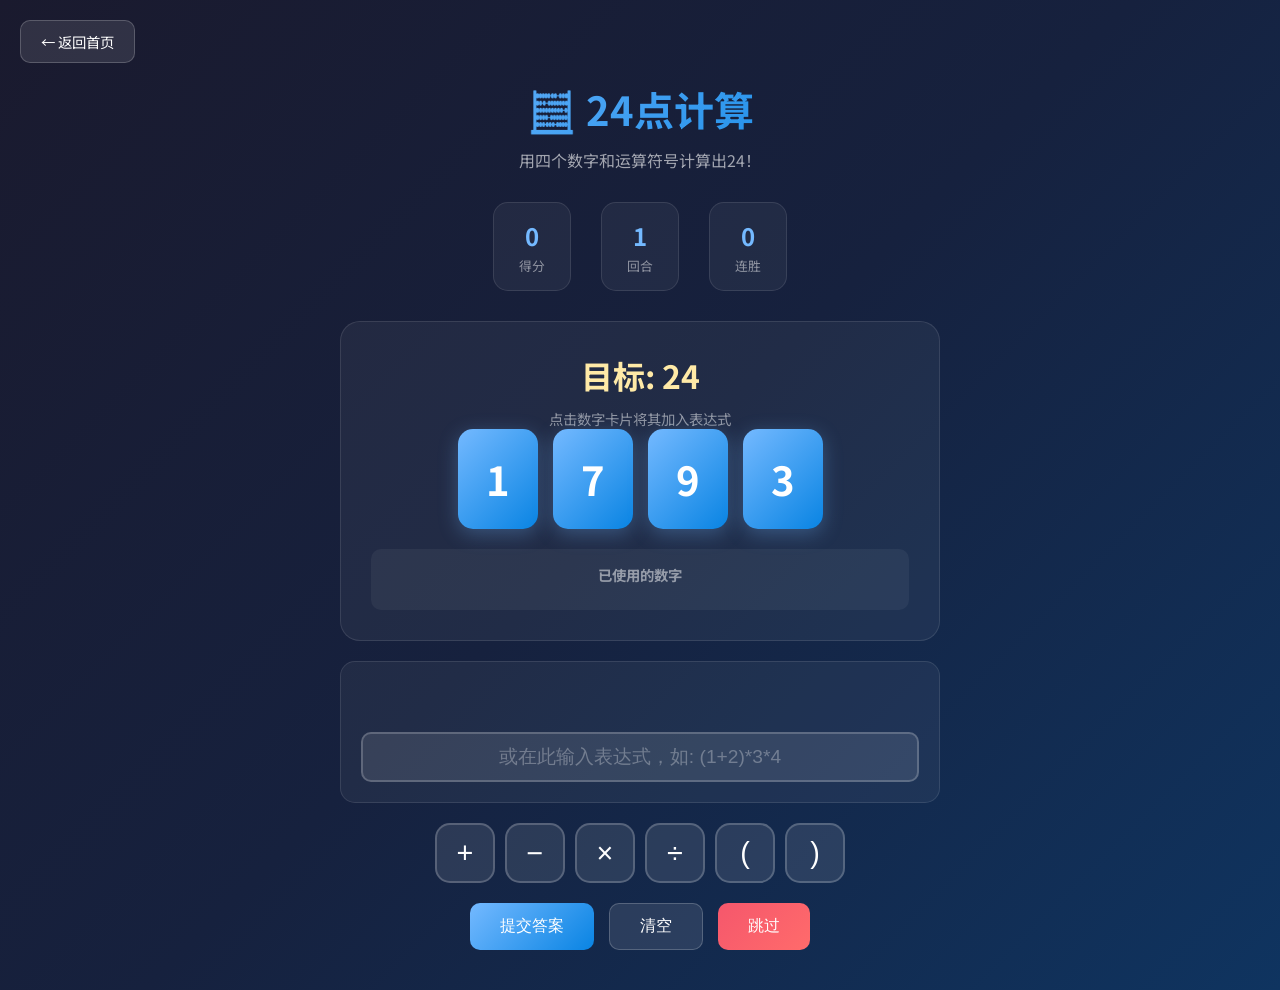
==== 24-points/index.html @ 4a2fedec "Add 5 new games and redesign homepage - Rock Paper Scissors game - Typing Speed Test game - Memory C" ====
<!DOCTYPE html>
<html lang="zh-CN">
<head>
  <meta charset="UTF-8">
  <meta name="viewport" content="width=device-width, initial-scale=1.0">
  <title>🧮 24点计算</title>
  <link href="https://fonts.googleapis.com/css2?family=Noto+Sans+SC:wght@400;500;700;900&display=swap" rel="stylesheet">
  <style>
    * { margin: 0; padding: 0; box-sizing: border-box; }
    body {
      font-family: 'Noto Sans SC', -apple-system, BlinkMacSystemFont, sans-serif;
      min-height: 100vh;
      background: linear-gradient(135deg, #1a1a2e 0%, #16213e 50%, #0f3460 100%);
      color: #fff;
      display: flex;
      flex-direction: column;
      align-items: center;
      padding: 20px;
    }
    .back-btn {
      position: fixed;
      top: 20px;
      left: 20px;
      padding: 10px 20px;
      background: rgba(255,255,255,0.1);
      border: 1px solid rgba(255,255,255,0.2);
      border-radius: 10px;
      color: #fff;
      text-decoration: none;
      font-size: 0.9rem;
      transition: all 0.3s;
      z-index: 100;
    }
    .back-btn:hover { background: rgba(255,255,255,0.2); }
    .container {
      max-width: 600px;
      width: 100%;
      text-align: center;
      margin-top: 60px;
    }
    h1 {
      font-size: 2.5rem;
      margin-bottom: 10px;
      background: linear-gradient(135deg, #74b9ff, #0984e3);
      -webkit-background-clip: text;
      -webkit-text-fill-color: transparent;
      background-clip: text;
    }
    .subtitle { color: rgba(255,255,255,0.6); margin-bottom: 30px; }
    
    .stats-bar {
      display: flex;
      justify-content: center;
      gap: 30px;
      margin-bottom: 30px;
    }
    .stat {
      background: rgba(255,255,255,0.05);
      border-radius: 15px;
      padding: 15px 25px;
      border: 1px solid rgba(255,255,255,0.1);
    }
    .stat-value { font-size: 1.5rem; font-weight: 700; color: #74b9ff; }
    .stat-label { font-size: 0.8rem; color: rgba(255,255,255,0.5); margin-top: 3px; }
    
    .cards-area {
      background: rgba(255,255,255,0.05);
      border-radius: 20px;
      padding: 30px;
      margin-bottom: 20px;
      border: 1px solid rgba(255,255,255,0.1);
    }
    .cards-display {
      display: flex;
      justify-content: center;
      gap: 15px;
      margin-bottom: 20px;
    }
    .number-card {
      width: 80px;
      height: 100px;
      background: linear-gradient(135deg, #74b9ff, #0984e3);
      border-radius: 15px;
      display: flex;
      align-items: center;
      justify-content: center;
      font-size: 2.5rem;
      font-weight: 700;
      box-shadow: 0 5px 20px rgba(116, 185, 255, 0.3);
    }
    .number-card.used {
      background: rgba(255,255,255,0.1);
      color: rgba(255,255,255,0.3);
      box-shadow: none;
    }
    
    .target {
      font-size: 2rem;
      font-weight: 700;
      color: #ffeaa7;
      margin-bottom: 10px;
    }
    .hint { color: rgba(255,255,255,0.5); font-size: 0.9rem; }
    
    .expression-area {
      background: rgba(255,255,255,0.05);
      border-radius: 15px;
      padding: 20px;
      margin-bottom: 20px;
      border: 1px solid rgba(255,255,255,0.1);
      min-height: 80px;
    }
    .expression {
      font-size: 1.5rem;
      font-weight: 500;
      color: #4ecdc4;
      margin-bottom: 10px;
      min-height: 40px;
    }
    .expression-input {
      width: 100%;
      padding: 12px;
      font-size: 1.2rem;
      background: rgba(255,255,255,0.1);
      border: 2px solid rgba(255,255,255,0.2);
      border-radius: 10px;
      color: #fff;
      outline: none;
      text-align: center;
    }
    .expression-input:focus {
      border-color: #74b9ff;
    }
    .expression-input::placeholder {
      color: rgba(255,255,255,0.3);
    }
    
    .operators {
      display: flex;
      justify-content: center;
      gap: 10px;
      margin-bottom: 20px;
    }
    .op-btn {
      width: 60px;
      height: 60px;
      font-size: 1.8rem;
      background: rgba(255,255,255,0.1);
      border: 2px solid rgba(255,255,255,0.2);
      border-radius: 15px;
      color: #fff;
      cursor: pointer;
      transition: all 0.3s;
    }
    .op-btn:hover {
      background: #74b9ff;
      border-color: #74b9ff;
      transform: translateY(-3px);
    }
    .op-btn:active { transform: scale(0.95); }
    
    .action-btns {
      display: flex;
      gap: 15px;
      justify-content: center;
      margin-bottom: 20px;
    }
    .btn {
      padding: 12px 30px;
      border: none;
      border-radius: 10px;
      font-size: 1rem;
      cursor: pointer;
      transition: all 0.3s;
    }
    .btn-primary {
      background: linear-gradient(135deg, #74b9ff, #0984e3);
      color: #fff;
    }
    .btn-secondary {
      background: rgba(255,255,255,0.1);
      color: #fff;
      border: 1px solid rgba(255,255,255,0.2);
    }
    .btn-danger {
      background: linear-gradient(135deg, #f5576c, #ff6b6b);
      color: #fff;
    }
    .btn:hover { transform: translateY(-2px); box-shadow: 0 5px 20px rgba(0,0,0,0.3); }
    
    .result-message {
      padding: 20px;
      border-radius: 15px;
      margin-top: 20px;
      font-size: 1.2rem;
      font-weight: 700;
      display: none;
    }
    .result-message.show { display: block; animation: fadeIn 0.5s ease; }
    .result-message.success {
      background: linear-gradient(135deg, #4ecdc420, #44a08d40);
      border: 2px solid #4ecdc4;
      color: #4ecdc4;
    }
    .result-message.error {
      background: linear-gradient(135deg, #f5576c20, #ff6b6b20);
      border: 2px solid #f5576c;
      color: #f5576c;
    }
    .result-message.hint {
      background: linear-gradient(135deg, #74b9ff20, #0984e320);
      border: 2px solid #74b9ff;
      color: #74b9ff;
    }
    
    @keyframes fadeIn {
      from { opacity: 0; transform: translateY(20px); }
      to { opacity: 1; transform: translateY(0); }
    }
    
    .used-numbers {
      margin-top: 15px;
      padding: 15px;
      background: rgba(255,255,255,0.05);
      border-radius: 10px;
    }
    .used-numbers h4 { font-size: 0.9rem; color: rgba(255,255,255,0.5); margin-bottom: 10px; }
    .used-tags {
      display: flex;
      flex-wrap: wrap;
      gap: 8px;
      justify-content: center;
    }
    .used-tag {
      padding: 5px 12px;
      background: rgba(116, 185, 255, 0.2);
      border-radius: 20px;
      font-size: 0.9rem;
      color: #74b9ff;
    }
  </style>
</head>
<body>
  <a href="../index.html" class="back-btn">← 返回首页</a>
  
  <div class="container">
    <h1>🧮 24点计算</h1>
    <p class="subtitle">用四个数字和运算符号计算出24！</p>

    <div class="stats-bar">
      <div class="stat">
        <div class="stat-value" id="score">0</div>
        <div class="stat-label">得分</div>
      </div>
      <div class="stat">
        <div class="stat-value" id="round">1</div>
        <div class="stat-label">回合</div>
      </div>
      <div class="stat">
        <div class="stat-value" id="streak">0</div>
        <div class="stat-label">连胜</div>
      </div>
    </div>

    <div class="cards-area">
      <div class="target">目标: <strong>24</strong></div>
      <div class="hint">点击数字卡片将其加入表达式</div>
      
      <div class="cards-display" id="cardsDisplay"></div>
      
      <div class="used-numbers">
        <h4>已使用的数字</h4>
        <div class="used-tags" id="usedTags"></div>
      </div>
    </div>

    <div class="expression-area">
      <div class="expression" id="expression"></div>
      <input type="text" class="expression-input" id="expressionInput" placeholder="或在此输入表达式，如: (1+2)*3*4">
    </div>

    <div class="operators">
      <button class="op-btn" onclick="addOperator('+')">+</button>
      <button class="op-btn" onclick="addOperator('-')">−</button>
      <button class="op-btn" onclick="addOperator('*')">×</button>
      <button class="op-btn" onclick="addOperator('/')">÷</button>
      <button class="op-btn" onclick="addOperator('(')">(</button>
      <button class="op-btn" onclick="addOperator(')')">)</button>
    </div>

    <div class="action-btns">
      <button class="btn btn-primary" onclick="submitAnswer()">提交答案</button>
      <button class="btn btn-secondary" onclick="clearExpression()">清空</button>
      <button class="btn btn-danger" onclick="skipRound()">跳过</button>
    </div>

    <div class="result-message" id="resultMessage"></div>
  </div>

  <script>
    let numbers = [];
    let usedNumbers = [];
    let expression = '';
    let score = 0;
    let round = 1;
    let streak = 0;

    function generateNumbers() {
      const possible = [1, 2, 3, 4, 5, 6, 7, 8, 9, 10, 11, 12];
      numbers = [];
      for (let i = 0; i < 4; i++) {
        const idx = Math.floor(Math.random() * possible.length);
        numbers.push(possible[idx]);
      }
      usedNumbers = [];
      expression = '';
      renderCards();
      renderUsedNumbers();
      document.getElementById('expression').textContent = '';
      document.getElementById('expressionInput').value = '';
      document.getElementById('resultMessage').className = 'result-message';
    }

    function renderCards() {
      const display = document.getElementById('cardsDisplay');
      display.innerHTML = numbers.map((num, i) => `
        <div class="number-card ${usedNumbers.includes(i) ? 'used' : ''}" onclick="useNumber(${i})">${num}</div>
      `).join('');
    }

    function renderUsedNumbers() {
      const tags = document.getElementById('usedTags');
      tags.innerHTML = usedNumbers.map(i => `<span class="used-tag">${numbers[i]}</span>`).join('');
    }

    function useNumber(index) {
      if (usedNumbers.includes(index)) return;
      usedNumbers.push(index);
      expression += numbers[index];
      document.getElementById('expression').textContent = expression;
      document.getElementById('expressionInput').value = expression;
      renderCards();
      renderUsedNumbers();
    }

    function addOperator(op) {
      expression += op;
      document.getElementById('expression').textContent = expression;
      document.getElementById('expressionInput').value = expression;
    }

    function clearExpression() {
      expression = '';
      usedNumbers = [];
      document.getElementById('expression').textContent = '';
      document.getElementById('expressionInput').value = '';
      renderCards();
      renderUsedNumbers();
    }

    function evaluate(expr) {
      try {
        const result = Function('"use strict"; return (' + expr + ')')();
        return result;
      } catch {
        return null;
      }
    }

    function submitAnswer() {
      const expr = document.getElementById('expressionInput').value.trim();
      if (!expr) {
        showResult('请先输入表达式！', 'hint');
        return;
      }

      const result = evaluate(expr);
      
      if (result === null) {
        showResult('表达式无效，请检查格式！', 'error');
        return;
      }

      if (Math.abs(result - 24) < 0.0001) {
        score += 10 + streak * 2;
        streak++;
        showResult(`🎉 正确！答案是 ${result}！得分 +${10 + (streak-1) * 2}`, 'success');
        updateStats();
        setTimeout(() => {
          round++;
          document.getElementById('round').textContent = round;
          generateNumbers();
        }, 2000);
      } else {
        streak = 0;
        showResult(`答案不对，结果是 ${result}，再试试吧！`, 'error');
        updateStats();
      }
    }

    function skipRound() {
      streak = 0;
      showResult('这题有点难，下一题加油！', 'hint');
      updateStats();
      setTimeout(() => {
        round++;
        document.getElementById('round').textContent = round;
        generateNumbers();
      }, 1500);
    }

    function showResult(msg, type) {
      const el = document.getElementById('resultMessage');
      el.textContent = msg;
      el.className = `result-message show ${type}`;
    }

    function updateStats() {
      document.getElementById('score').textContent = score;
      document.getElementById('streak').textContent = streak;
    }

    document.getElementById('expressionInput').addEventListener('input', (e) => {
      expression = e.target.value;
      document.getElementById('expression').textContent = expression;
    });

    generateNumbers();
  </script>
</body>
</html>
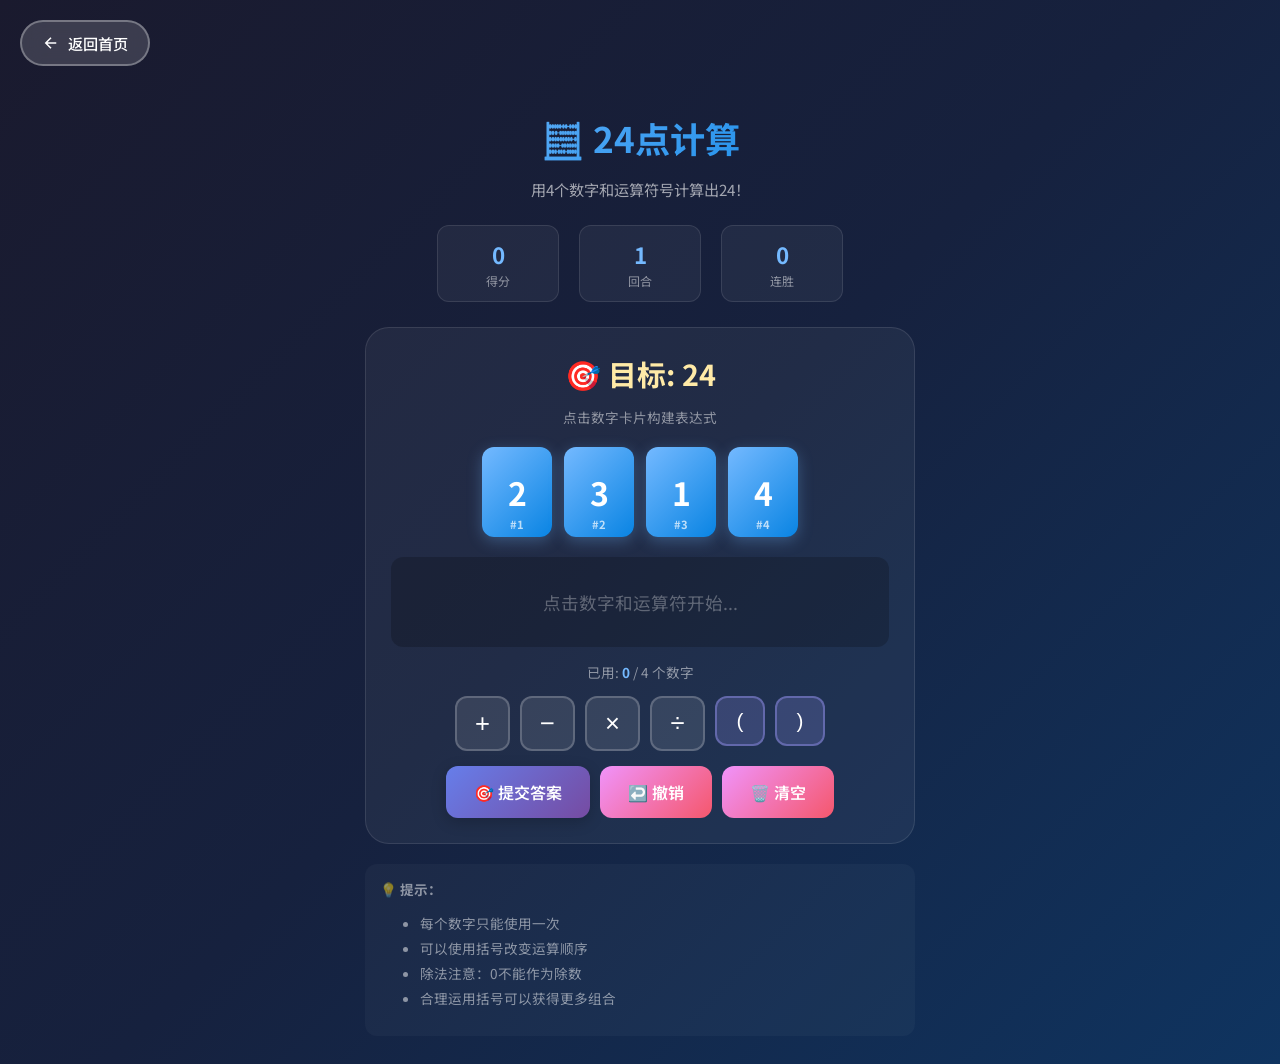
==== commit 10ddd1c1: "🦔 Major refactor: shared library + fixed game logic - Create shared/ folder with common styles and l" ====
--- a/24-points/index.html
+++ b/24-points/index.html
@@ -3,10 +3,10 @@
 <head>
   <meta charset="UTF-8">
   <meta name="viewport" content="width=device-width, initial-scale=1.0">
-  <title>🧮 24点计算</title>
+  <title>🧮 24点计算 - 小小刺猬</title>
   <link href="https://fonts.googleapis.com/css2?family=Noto+Sans+SC:wght@400;500;700;900&display=swap" rel="stylesheet">
+  <link rel="stylesheet" href="../shared/styles.css">
   <style>
-    * { margin: 0; padding: 0; box-sizing: border-box; }
     body {
       font-family: 'Noto Sans SC', -apple-system, BlinkMacSystemFont, sans-serif;
       min-height: 100vh;
@@ -17,235 +17,284 @@
       align-items: center;
       padding: 20px;
     }
-    .back-btn {
-      position: fixed;
-      top: 20px;
-      left: 20px;
-      padding: 10px 20px;
-      background: rgba(255,255,255,0.1);
-      border: 1px solid rgba(255,255,255,0.2);
-      border-radius: 10px;
-      color: #fff;
-      text-decoration: none;
-      font-size: 0.9rem;
-      transition: all 0.3s;
-      z-index: 100;
-    }
-    .back-btn:hover { background: rgba(255,255,255,0.2); }
+
     .container {
-      max-width: 600px;
+      max-width: 550px;
       width: 100%;
       text-align: center;
       margin-top: 60px;
     }
+
     h1 {
-      font-size: 2.5rem;
-      margin-bottom: 10px;
+      font-size: 2.2rem;
+      margin-bottom: 8px;
       background: linear-gradient(135deg, #74b9ff, #0984e3);
       -webkit-background-clip: text;
       -webkit-text-fill-color: transparent;
       background-clip: text;
     }
-    .subtitle { color: rgba(255,255,255,0.6); margin-bottom: 30px; }
-    
+
+    .subtitle {
+      color: rgba(255,255,255,0.6);
+      margin-bottom: 25px;
+      font-size: 0.95rem;
+    }
+
+    /* 统计栏 */
     .stats-bar {
       display: flex;
       justify-content: center;
-      gap: 30px;
-      margin-bottom: 30px;
-    }
+      gap: 20px;
+      margin-bottom: 25px;
+    }
+
     .stat {
       background: rgba(255,255,255,0.05);
-      border-radius: 15px;
-      padding: 15px 25px;
+      border-radius: var(--radius-md);
+      padding: 12px 20px;
       border: 1px solid rgba(255,255,255,0.1);
-    }
-    .stat-value { font-size: 1.5rem; font-weight: 700; color: #74b9ff; }
-    .stat-label { font-size: 0.8rem; color: rgba(255,255,255,0.5); margin-top: 3px; }
-    
-    .cards-area {
+      min-width: 80px;
+    }
+
+    .stat-value {
+      font-size: 1.4rem;
+      font-weight: 700;
+      color: #74b9ff;
+    }
+
+    .stat-label {
+      font-size: 0.75rem;
+      color: rgba(255,255,255,0.5);
+      margin-top: 2px;
+    }
+
+    /* 游戏区域 */
+    .game-area {
       background: rgba(255,255,255,0.05);
-      border-radius: 20px;
-      padding: 30px;
+      border-radius: var(--radius-xl);
+      padding: 25px;
       margin-bottom: 20px;
       border: 1px solid rgba(255,255,255,0.1);
     }
+
+    .target {
+      font-size: 1.8rem;
+      font-weight: 700;
+      color: #ffeaa7;
+      margin-bottom: 8px;
+    }
+
+    .hint {
+      color: rgba(255,255,255,0.5);
+      font-size: 0.85rem;
+      margin-bottom: 20px;
+    }
+
+    /* 数字卡片 */
     .cards-display {
       display: flex;
       justify-content: center;
-      gap: 15px;
+      gap: 12px;
       margin-bottom: 20px;
-    }
+      flex-wrap: wrap;
+    }
+
     .number-card {
-      width: 80px;
-      height: 100px;
+      width: 70px;
+      height: 90px;
       background: linear-gradient(135deg, #74b9ff, #0984e3);
-      border-radius: 15px;
+      border-radius: var(--radius-md);
       display: flex;
+      flex-direction: column;
       align-items: center;
       justify-content: center;
-      font-size: 2.5rem;
+      font-size: 2rem;
       font-weight: 700;
-      box-shadow: 0 5px 20px rgba(116, 185, 255, 0.3);
-    }
+      cursor: pointer;
+      transition: all 0.3s;
+      box-shadow: 0 4px 15px rgba(116, 185, 255, 0.3);
+      position: relative;
+    }
+
+    .number-card:hover {
+      transform: translateY(-5px);
+      box-shadow: 0 8px 25px rgba(116, 185, 255, 0.5);
+    }
+
     .number-card.used {
       background: rgba(255,255,255,0.1);
       color: rgba(255,255,255,0.3);
       box-shadow: none;
-    }
-    
-    .target {
-      font-size: 2rem;
-      font-weight: 700;
+      cursor: not-allowed;
+      transform: none;
+    }
+
+    .number-card .index {
+      font-size: 0.7rem;
+      opacity: 0.7;
+      position: absolute;
+      bottom: 5px;
+    }
+
+    /* 表达式显示 */
+    .expression-display {
+      background: rgba(0,0,0,0.2);
+      border-radius: var(--radius-md);
+      padding: 15px 20px;
+      margin-bottom: 15px;
+      min-height: 60px;
+      display: flex;
+      align-items: center;
+      justify-content: center;
+      flex-wrap: wrap;
+      gap: 5px;
+    }
+
+    .expr-item {
+      font-size: 1.5rem;
+      font-weight: 600;
+      color: #4ecdc4;
+      padding: 5px 10px;
+      background: rgba(78, 205, 196, 0.15);
+      border-radius: var(--radius-sm);
+    }
+
+    .expr-item.operator {
       color: #ffeaa7;
-      margin-bottom: 10px;
-    }
-    .hint { color: rgba(255,255,255,0.5); font-size: 0.9rem; }
-    
-    .expression-area {
-      background: rgba(255,255,255,0.05);
-      border-radius: 15px;
-      padding: 20px;
-      margin-bottom: 20px;
-      border: 1px solid rgba(255,255,255,0.1);
-      min-height: 80px;
-    }
-    .expression {
-      font-size: 1.5rem;
-      font-weight: 500;
-      color: #4ecdc4;
-      margin-bottom: 10px;
-      min-height: 40px;
-    }
-    .expression-input {
-      width: 100%;
-      padding: 12px;
-      font-size: 1.2rem;
-      background: rgba(255,255,255,0.1);
-      border: 2px solid rgba(255,255,255,0.2);
-      border-radius: 10px;
-      color: #fff;
-      outline: none;
-      text-align: center;
-    }
-    .expression-input:focus {
-      border-color: #74b9ff;
-    }
-    .expression-input::placeholder {
+      background: rgba(255, 234, 167, 0.15);
+    }
+
+    .expr-placeholder {
       color: rgba(255,255,255,0.3);
-    }
-    
+      font-size: 1.1rem;
+    }
+
+    /* 运算符按钮 */
     .operators {
       display: flex;
       justify-content: center;
       gap: 10px;
-      margin-bottom: 20px;
-    }
+      margin-bottom: 15px;
+      flex-wrap: wrap;
+    }
+
     .op-btn {
-      width: 60px;
-      height: 60px;
-      font-size: 1.8rem;
+      width: 55px;
+      height: 55px;
+      font-size: 1.6rem;
       background: rgba(255,255,255,0.1);
       border: 2px solid rgba(255,255,255,0.2);
-      border-radius: 15px;
+      border-radius: var(--radius-md);
       color: #fff;
       cursor: pointer;
-      transition: all 0.3s;
-    }
+      transition: all 0.2s;
+    }
+
     .op-btn:hover {
       background: #74b9ff;
       border-color: #74b9ff;
-      transform: translateY(-3px);
-    }
-    .op-btn:active { transform: scale(0.95); }
-    
+      transform: scale(1.05);
+    }
+
+    .op-btn:active {
+      transform: scale(0.95);
+    }
+
+    /* 括号按钮 */
+    .op-btn.bracket {
+      font-size: 1.3rem;
+      width: 50px;
+      height: 50px;
+      background: rgba(162, 155, 254, 0.2);
+      border-color: rgba(162, 155, 254, 0.4);
+    }
+
+    .op-btn.bracket:hover {
+      background: #a29bfe;
+      border-color: #a29bfe;
+    }
+
+    /* 操作按钮 */
     .action-btns {
       display: flex;
-      gap: 15px;
+      gap: 10px;
       justify-content: center;
-      margin-bottom: 20px;
-    }
-    .btn {
-      padding: 12px 30px;
-      border: none;
-      border-radius: 10px;
-      font-size: 1rem;
-      cursor: pointer;
-      transition: all 0.3s;
-    }
-    .btn-primary {
-      background: linear-gradient(135deg, #74b9ff, #0984e3);
-      color: #fff;
-    }
-    .btn-secondary {
-      background: rgba(255,255,255,0.1);
-      color: #fff;
-      border: 1px solid rgba(255,255,255,0.2);
-    }
-    .btn-danger {
-      background: linear-gradient(135deg, #f5576c, #ff6b6b);
-      color: #fff;
-    }
-    .btn:hover { transform: translateY(-2px); box-shadow: 0 5px 20px rgba(0,0,0,0.3); }
-    
+      flex-wrap: wrap;
+    }
+
+    /* 结果消息 */
     .result-message {
-      padding: 20px;
-      border-radius: 15px;
+      padding: 15px 20px;
+      border-radius: var(--radius-md);
+      margin-top: 15px;
+      font-size: 1.1rem;
+      font-weight: 600;
+      display: none;
+    }
+
+    .result-message.show {
+      display: block;
+      animation: hg-slide-up 0.3s ease;
+    }
+
+    /* 已用数字提示 */
+    .used-info {
+      margin-top: 10px;
+      font-size: 0.85rem;
+      color: rgba(255,255,255,0.5);
+    }
+
+    .used-info strong {
+      color: #74b9ff;
+    }
+
+    /* 提示信息 */
+    .tips {
       margin-top: 20px;
-      font-size: 1.2rem;
-      font-weight: 700;
-      display: none;
-    }
-    .result-message.show { display: block; animation: fadeIn 0.5s ease; }
-    .result-message.success {
-      background: linear-gradient(135deg, #4ecdc420, #44a08d40);
-      border: 2px solid #4ecdc4;
-      color: #4ecdc4;
-    }
-    .result-message.error {
-      background: linear-gradient(135deg, #f5576c20, #ff6b6b20);
-      border: 2px solid #f5576c;
-      color: #f5576c;
-    }
-    .result-message.hint {
-      background: linear-gradient(135deg, #74b9ff20, #0984e320);
-      border: 2px solid #74b9ff;
-      color: #74b9ff;
-    }
-    
-    @keyframes fadeIn {
-      from { opacity: 0; transform: translateY(20px); }
-      to { opacity: 1; transform: translateY(0); }
-    }
-    
-    .used-numbers {
-      margin-top: 15px;
       padding: 15px;
-      background: rgba(255,255,255,0.05);
-      border-radius: 10px;
-    }
-    .used-numbers h4 { font-size: 0.9rem; color: rgba(255,255,255,0.5); margin-bottom: 10px; }
-    .used-tags {
-      display: flex;
-      flex-wrap: wrap;
-      gap: 8px;
-      justify-content: center;
-    }
-    .used-tag {
-      padding: 5px 12px;
-      background: rgba(116, 185, 255, 0.2);
-      border-radius: 20px;
-      font-size: 0.9rem;
-      color: #74b9ff;
+      background: rgba(255,255,255,0.03);
+      border-radius: var(--radius-md);
+      font-size: 0.85rem;
+      color: rgba(255,255,255,0.5);
+      text-align: left;
+    }
+
+    .tips li {
+      margin: 5px 0;
+    }
+
+    @media (max-width: 500px) {
+      .number-card {
+        width: 60px;
+        height: 80px;
+        font-size: 1.6rem;
+      }
+      .op-btn {
+        width: 48px;
+        height: 48px;
+        font-size: 1.4rem;
+      }
+      .stats-bar {
+        gap: 10px;
+      }
+      .stat {
+        padding: 10px 15px;
+        min-width: 70px;
+      }
     }
   </style>
 </head>
 <body>
-  <a href="../index.html" class="back-btn">← 返回首页</a>
-  
+  <a href="../index.html" class="hg-back-btn" onclick="HedgehogLib.effects.showSpeedLines(); return true;">
+    <svg viewBox="0 0 24 24" fill="none" stroke="currentColor" stroke-width="2">
+      <path d="M19 12H5M12 19l-7-7 7-7"/>
+    </svg>
+    返回首页
+  </a>
+
   <div class="container">
     <h1>🧮 24点计算</h1>
-    <p class="subtitle">用四个数字和运算符号计算出24！</p>
+    <p class="subtitle">用4个数字和运算符号计算出24！</p>
 
     <div class="stats-bar">
       <div class="stat">
@@ -262,169 +311,364 @@
       </div>
     </div>
 
-    <div class="cards-area">
-      <div class="target">目标: <strong>24</strong></div>
-      <div class="hint">点击数字卡片将其加入表达式</div>
-      
+    <div class="game-area">
+      <div class="target">🎯 目标: <strong>24</strong></div>
+      <p class="hint">点击数字卡片构建表达式</p>
+
       <div class="cards-display" id="cardsDisplay"></div>
-      
-      <div class="used-numbers">
-        <h4>已使用的数字</h4>
-        <div class="used-tags" id="usedTags"></div>
+
+      <div class="expression-display" id="expressionDisplay">
+        <span class="expr-placeholder">点击数字和运算符开始...</span>
       </div>
+
+      <p class="used-info" id="usedInfo">已用: <strong>0</strong> / 4 个数字</p>
+
+      <div class="operators">
+        <button class="op-btn" onclick="addOperator('+')">+</button>
+        <button class="op-btn" onclick="addOperator('-')">−</button>
+        <button class="op-btn" onclick="addOperator('*')">×</button>
+        <button class="op-btn" onclick="addOperator('/')">÷</button>
+        <button class="op-btn bracket" onclick="addOperator('(')">(</button>
+        <button class="op-btn bracket" onclick="addOperator(')')">)</button>
+      </div>
+
+      <div class="action-btns">
+        <button class="hg-btn hg-btn-primary" onclick="submitAnswer()">🎯 提交答案</button>
+        <button class="hg-btn hg-btn-secondary" onclick="undoLast()">↩️ 撤销</button>
+        <button class="hg-btn hg-btn-secondary" onclick="clearAll()">🗑️ 清空</button>
+      </div>
+
+      <div class="result-message" id="resultMessage"></div>
     </div>
 
-    <div class="expression-area">
-      <div class="expression" id="expression"></div>
-      <input type="text" class="expression-input" id="expressionInput" placeholder="或在此输入表达式，如: (1+2)*3*4">
+    <div class="tips">
+      <strong>💡 提示：</strong>
+      <ul>
+        <li>每个数字只能使用一次</li>
+        <li>可以使用括号改变运算顺序</li>
+        <li>除法注意：0不能作为除数</li>
+        <li>合理运用括号可以获得更多组合</li>
+      </ul>
     </div>
-
-    <div class="operators">
-      <button class="op-btn" onclick="addOperator('+')">+</button>
-      <button class="op-btn" onclick="addOperator('-')">−</button>
-      <button class="op-btn" onclick="addOperator('*')">×</button>
-      <button class="op-btn" onclick="addOperator('/')">÷</button>
-      <button class="op-btn" onclick="addOperator('(')">(</button>
-      <button class="op-btn" onclick="addOperator(')')">)</button>
-    </div>
-
-    <div class="action-btns">
-      <button class="btn btn-primary" onclick="submitAnswer()">提交答案</button>
-      <button class="btn btn-secondary" onclick="clearExpression()">清空</button>
-      <button class="btn btn-danger" onclick="skipRound()">跳过</button>
-    </div>
-
-    <div class="result-message" id="resultMessage"></div>
   </div>
 
+  <script src="../shared/lib.js"></script>
   <script>
-    let numbers = [];
-    let usedNumbers = [];
-    let expression = '';
-    let score = 0;
-    let round = 1;
-    let streak = 0;
-
+    // 游戏状态
+    let state = {
+      numbers: [],      // 四个给定的数字
+      usedIndices: [],  // 已使用的数字索引
+      expression: [],   // 表达式数组
+      score: 0,
+      round: 1,
+      streak: 0,
+      gameOver: false
+    };
+
+    // 生成新数字
     function generateNumbers() {
       const possible = [1, 2, 3, 4, 5, 6, 7, 8, 9, 10, 11, 12];
-      numbers = [];
+      state.numbers = [];
       for (let i = 0; i < 4; i++) {
         const idx = Math.floor(Math.random() * possible.length);
-        numbers.push(possible[idx]);
-      }
-      usedNumbers = [];
-      expression = '';
+        state.numbers.push(possible[idx]);
+      }
+      state.usedIndices = [];
+      state.expression = [];
+      state.gameOver = false;
       renderCards();
-      renderUsedNumbers();
-      document.getElementById('expression').textContent = '';
-      document.getElementById('expressionInput').value = '';
-      document.getElementById('resultMessage').className = 'result-message';
-    }
-
+      renderExpression();
+      updateStats();
+    }
+
+    // 渲染数字卡片
     function renderCards() {
       const display = document.getElementById('cardsDisplay');
-      display.innerHTML = numbers.map((num, i) => `
-        <div class="number-card ${usedNumbers.includes(i) ? 'used' : ''}" onclick="useNumber(${i})">${num}</div>
-      `).join('');
-    }
-
-    function renderUsedNumbers() {
-      const tags = document.getElementById('usedTags');
-      tags.innerHTML = usedNumbers.map(i => `<span class="used-tag">${numbers[i]}</span>`).join('');
-    }
-
+      display.innerHTML = state.numbers.map((num, i) => {
+        const isUsed = state.usedIndices.includes(i);
+        return `
+          <div class="number-card ${isUsed ? 'used' : ''}"
+               onclick="useNumber(${i})"
+               style="${isUsed ? '' : 'animation-delay: ' + (i * 0.1) + 's'}"
+               title="${isUsed ? '已使用' : '点击使用'}">
+            ${num}
+            <span class="index">#${i + 1}</span>
+          </div>
+        `;
+      }).join('');
+    }
+
+    // 使用数字
     function useNumber(index) {
-      if (usedNumbers.includes(index)) return;
-      usedNumbers.push(index);
-      expression += numbers[index];
-      document.getElementById('expression').textContent = expression;
-      document.getElementById('expressionInput').value = expression;
+      if (state.gameOver) return;
+      if (state.usedIndices.includes(index)) return;
+
+      state.usedIndices.push(index);
+      state.expression.push({ type: 'number', value: state.numbers[index], index: index });
+
       renderCards();
-      renderUsedNumbers();
-    }
-
+      renderExpression();
+      updateUsedInfo();
+    }
+
+    // 添加运算符
     function addOperator(op) {
-      expression += op;
-      document.getElementById('expression').textContent = expression;
-      document.getElementById('expressionInput').value = expression;
-    }
-
-    function clearExpression() {
-      expression = '';
-      usedNumbers = [];
-      document.getElementById('expression').textContent = '';
-      document.getElementById('expressionInput').value = '';
+      if (state.gameOver) return;
+      if (state.expression.length === 0) {
+        showResult('请先选择一个数字！', 'warning');
+        return;
+      }
+
+      const last = state.expression[state.expression.length - 1];
+      if (last.type === 'operator') {
+        showResult('一个运算符后不能接另一个运算符！', 'warning');
+        return;
+      }
+
+      state.expression.push({ type: 'operator', value: op });
+      renderExpression();
+    }
+
+    // 添加括号
+    function addOperator(op) {
+      if (state.gameOver) return;
+
+      if (op === '(') {
+        // 开括号可以直接添加
+        state.expression.push({ type: 'bracket', value: '(' });
+      } else if (op === ')') {
+        // 检查括号是否匹配
+        let openCount = state.expression.filter(e => e.value === '(').length;
+        let closeCount = state.expression.filter(e => e.value === ')').length;
+        if (closeCount >= openCount) {
+          showResult('括号不匹配！', 'warning');
+          return;
+        }
+        // 括号前不能是左括号或运算符
+        const last = state.expression[state.expression.length - 1];
+        if (last && (last.type === 'operator' || last.value === '(')) {
+          showResult('括号位置不对！', 'warning');
+          return;
+        }
+        state.expression.push({ type: 'bracket', value: ')' });
+      } else {
+        // 普通运算符
+        if (state.expression.length === 0) {
+          showResult('请先选择一个数字！', 'warning');
+          return;
+        }
+
+        const last = state.expression[state.expression.length - 1];
+        if (last.type === 'operator') {
+          showResult('一个运算符后不能接另一个运算符！', 'warning');
+          return;
+        }
+
+        state.expression.push({ type: 'operator', value: op });
+      }
+
+      renderExpression();
+    }
+
+    // 撤销上一个输入
+    function undoLast() {
+      if (state.gameOver) return;
+      if (state.expression.length === 0) return;
+
+      const last = state.expression.pop();
+
+      if (last.type === 'number') {
+        // 移除对应的数字索引
+        state.usedIndices = state.usedIndices.filter(i => i !== last.index);
+      }
+
       renderCards();
-      renderUsedNumbers();
-    }
-
-    function evaluate(expr) {
+      renderExpression();
+      updateUsedInfo();
+      hideResult();
+    }
+
+    // 清空所有
+    function clearAll() {
+      if (state.gameOver) return;
+
+      state.usedIndices = [];
+      state.expression = [];
+
+      renderCards();
+      renderExpression();
+      updateUsedInfo();
+      hideResult();
+    }
+
+    // 渲染表达式
+    function renderExpression() {
+      const display = document.getElementById('expressionDisplay');
+
+      if (state.expression.length === 0) {
+        display.innerHTML = '<span class="expr-placeholder">点击数字和运算符开始...</span>';
+        return;
+      }
+
+      display.innerHTML = state.expression.map(item => {
+        if (item.type === 'number') {
+          return `<span class="expr-item">${item.value}</span>`;
+        } else {
+          return `<span class="expr-item operator">${item.value}</span>`;
+        }
+      }).join('');
+    }
+
+    // 更新已用信息
+    function updateUsedInfo() {
+      const info = document.getElementById('usedInfo');
+      info.innerHTML = `已用: <strong>${state.usedIndices.length}</strong> / 4 个数字`;
+    }
+
+    // 验证表达式
+    function validateExpression() {
+      if (state.expression.length === 0) {
+        return { valid: false, message: '请输入表达式！' };
+      }
+
+      // 检查是否使用了所有4个数字
+      if (state.usedIndices.length !== 4) {
+        return { valid: false, message: `还需要使用 ${4 - state.usedIndices.length} 个数字！` };
+      }
+
+      // 检查结尾是否是运算符
+      const last = state.expression[state.expression.length - 1];
+      if (last.type === 'operator' || last.value === '(') {
+        return { valid: false, message: '表达式不完整！' };
+      }
+
+      // 检查括号是否匹配
+      let openCount = state.expression.filter(e => e.value === '(').length;
+      let closeCount = state.expression.filter(e => e.value === ')').length;
+      if (openCount !== closeCount) {
+        return { valid: false, message: '括号不匹配！' };
+      }
+
+      // 构建表达式字符串
+      let exprStr = '';
+      for (const item of state.expression) {
+        if (item.type === 'number') {
+          exprStr += item.value;
+        } else {
+          exprStr += item.value;
+        }
+      }
+
+      // 计算结果
       try {
+        // 使用更安全的方式计算
+        const result = evaluateExpression(exprStr);
+
+        if (result === null) {
+          return { valid: false, message: '表达式无效！' };
+        }
+
+        // 检查是否等于24（允许浮点数误差）
+        if (Math.abs(result - 24) < 0.0001) {
+          return { valid: true, result: 24, expression: exprStr };
+        } else {
+          return { valid: false, message: `结果 ${result.toFixed(2)}，不是24哦！`, result: result };
+        }
+      } catch (e) {
+        return { valid: false, message: '表达式计算错误！' };
+      }
+    }
+
+    // 安全计算表达式
+    function evaluateExpression(expr) {
+      // 只允许数字、运算符和括号
+      if (!/^[\d+\-*/().]+$/.test(expr)) {
+        return null;
+      }
+
+      try {
+        // 使用函数求值（比eval稍微安全一点）
         const result = Function('"use strict"; return (' + expr + ')')();
+
+        if (typeof result !== 'number' || !isFinite(result)) {
+          return null;
+        }
+
         return result;
       } catch {
         return null;
       }
     }
 
+    // 提交答案
     function submitAnswer() {
-      const expr = document.getElementById('expressionInput').value.trim();
-      if (!expr) {
-        showResult('请先输入表达式！', 'hint');
+      if (state.gameOver) {
+        generateNumbers();
+        hideResult();
         return;
       }
 
-      const result = evaluate(expr);
-      
-      if (result === null) {
-        showResult('表达式无效，请检查格式！', 'error');
+      const validation = validateExpression();
+
+      if (!validation.valid) {
+        showResult(validation.message, 'warning');
         return;
       }
 
-      if (Math.abs(result - 24) < 0.0001) {
-        score += 10 + streak * 2;
-        streak++;
-        showResult(`🎉 正确！答案是 ${result}！得分 +${10 + (streak-1) * 2}`, 'success');
-        updateStats();
-        setTimeout(() => {
-          round++;
-          document.getElementById('round').textContent = round;
-          generateNumbers();
-        }, 2000);
-      } else {
-        streak = 0;
-        showResult(`答案不对，结果是 ${result}，再试试吧！`, 'error');
-        updateStats();
-      }
-    }
-
+      // 正确！
+      state.score += 10 + state.streak * 2;
+      state.streak++;
+      state.gameOver = true;
+
+      showResult(`🎉 太棒了！${validation.expression} = 24\n得分 +${10 + (state.streak - 1) * 2}`, 'success');
+      HedgehogLib.effects.showConfetti();
+      updateStats();
+
+      // 延迟开始下一轮
+      setTimeout(() => {
+        state.round++;
+        document.getElementById('round').textContent = state.round;
+        generateNumbers();
+        hideResult();
+      }, 2500);
+    }
+
+    // 跳过
     function skipRound() {
-      streak = 0;
-      showResult('这题有点难，下一题加油！', 'hint');
+      if (state.gameOver) return;
+
+      state.streak = 0;
+      showResult('这题有点难，下一题加油！💪', 'info');
       updateStats();
+
       setTimeout(() => {
-        round++;
-        document.getElementById('round').textContent = round;
+        state.round++;
+        document.getElementById('round').textContent = state.round;
         generateNumbers();
+        hideResult();
       }, 1500);
     }
 
-    function showResult(msg, type) {
+    // 显示结果
+    function showResult(message, type) {
       const el = document.getElementById('resultMessage');
-      el.textContent = msg;
-      el.className = `result-message show ${type}`;
-    }
-
+      el.textContent = message;
+      el.className = `result-message show hg-message-${type}`;
+    }
+
+    // 隐藏结果
+    function hideResult() {
+      const el = document.getElementById('resultMessage');
+      el.className = 'result-message';
+    }
+
+    // 更新统计
     function updateStats() {
-      document.getElementById('score').textContent = score;
-      document.getElementById('streak').textContent = streak;
-    }
-
-    document.getElementById('expressionInput').addEventListener('input', (e) => {
-      expression = e.target.value;
-      document.getElementById('expression').textContent = expression;
-    });
-
+      document.getElementById('score').textContent = state.score;
+      document.getElementById('streak').textContent = state.streak;
+    }
+
+    // 初始化
     generateNumbers();
   </script>
 </body>
--- a/shared/styles.css
+++ b/shared/styles.css
@@ -0,0 +1,563 @@
+/**
+ * 小小刺猬 - 共享样式库
+ * 包含通用的动画、特效、UI组件样式
+ */
+
+/* ========== CSS 变量 ========== */
+:root {
+  --primary: #667eea;
+  --secondary: #764ba2;
+  --accent: #f093fb;
+  --success: #4ecdc4;
+  --warning: #fdcb6e;
+  --danger: #f5576c;
+  --dark: #1a1a2e;
+  --light: #ffffff;
+  --gray-100: #f5f7fa;
+  --gray-200: #e4e8eb;
+  --gray-300: #d1d5db;
+  --gray-500: #888;
+  --gray-700: #555;
+  
+  /* 刺猬主题色 */
+  --hedgehog-brown: #D2691E;
+  --hedgehog-dark: #8B4513;
+  --hedgehog-face: #DEB887;
+  --hedgehog-blush: #FFB6C1;
+  --hedgehog-pink: #FF69B4;
+  
+  /* 阴影 */
+  --shadow-sm: 0 2px 8px rgba(0, 0, 0, 0.1);
+  --shadow-md: 0 4px 15px rgba(0, 0, 0, 0.2);
+  --shadow-lg: 0 10px 30px rgba(0, 0, 0, 0.3);
+  --shadow-glow: 0 0 20px rgba(102, 126, 234, 0.4);
+  
+  /* 圆角 */
+  --radius-sm: 8px;
+  --radius-md: 12px;
+  --radius-lg: 16px;
+  --radius-xl: 24px;
+  --radius-full: 9999px;
+  
+  /* 过渡 */
+  --transition-fast: 0.15s ease;
+  --transition-normal: 0.3s ease;
+  --transition-slow: 0.5s ease;
+}
+
+/* ========== 基础重置 ========== */
+.hg-reset {
+  margin: 0;
+  padding: 0;
+  box-sizing: border-box;
+}
+
+.hg-font {
+  font-family: 'Noto Sans SC', -apple-system, BlinkMacSystemFont, sans-serif;
+}
+
+/* ========== 动画关键帧 ========== */
+@keyframes hg-fade-in {
+  from { opacity: 0; }
+  to { opacity: 1; }
+}
+
+@keyframes hg-slide-up {
+  from { opacity: 0; transform: translateY(20px); }
+  to { opacity: 1; transform: translateY(0); }
+}
+
+@keyframes hg-slide-down {
+  from { opacity: 0; transform: translateY(-20px); }
+  to { opacity: 1; transform: translateY(0); }
+}
+
+@keyframes hg-bounce {
+  0%, 100% { transform: scale(1); }
+  50% { transform: scale(1.1); }
+}
+
+@keyframes hg-pulse {
+  0%, 100% { transform: scale(1); opacity: 1; }
+  50% { transform: scale(1.05); opacity: 0.8; }
+}
+
+@keyframes hg-shake {
+  0%, 100% { transform: translateX(0); }
+  25% { transform: translateX(-5px); }
+  75% { transform: translateX(5px); }
+}
+
+@keyframes hg-float {
+  0%, 100% { transform: translateY(0); }
+  50% { transform: translateY(-10px); }
+}
+
+@keyframes hg-spin {
+  from { transform: rotate(0deg); }
+  to { transform: rotate(360deg); }
+}
+
+@keyframes hg-progress {
+  0% { width: 0%; }
+  100% { width: var(--progress, 100%); }
+}
+
+/* ========== 通用组件样式 ========== */
+
+/* 卡片 */
+.hg-card {
+  background: rgba(255, 255, 255, 0.95);
+  border-radius: var(--radius-xl);
+  padding: 30px;
+  box-shadow: var(--shadow-lg);
+  position: relative;
+  overflow: hidden;
+}
+
+.hg-card::before {
+  content: '';
+  position: absolute;
+  top: 0;
+  left: 0;
+  right: 0;
+  height: 4px;
+  background: linear-gradient(90deg, var(--primary), var(--secondary), var(--accent));
+}
+
+/* 渐变边框 */
+.hg-gradient-border {
+  position: relative;
+  background: var(--light);
+  border-radius: var(--radius-lg);
+}
+
+.hg-gradient-border::before {
+  content: '';
+  position: absolute;
+  inset: -2px;
+  background: linear-gradient(135deg, var(--primary), var(--accent));
+  border-radius: inherit;
+  z-index: -1;
+}
+
+/* ========== 按钮 ========== */
+.hg-btn {
+  padding: 14px 28px;
+  font-size: 1rem;
+  font-weight: 600;
+  border: none;
+  border-radius: var(--radius-md);
+  cursor: pointer;
+  transition: all var(--transition-normal);
+  display: inline-flex;
+  align-items: center;
+  justify-content: center;
+  gap: 8px;
+  font-family: inherit;
+}
+
+.hg-btn-primary {
+  background: linear-gradient(135deg, var(--primary), var(--secondary));
+  color: white;
+  box-shadow: var(--shadow-md);
+}
+
+.hg-btn-primary:hover {
+  transform: translateY(-2px);
+  box-shadow: var(--shadow-lg), var(--shadow-glow);
+}
+
+.hg-btn-secondary {
+  background: linear-gradient(135deg, var(--accent), var(--danger));
+  color: white;
+}
+
+.hg-btn-secondary:hover {
+  transform: translateY(-2px);
+  box-shadow: var(--shadow-lg);
+}
+
+.hg-btn-success {
+  background: linear-gradient(135deg, var(--success), #44a08d);
+  color: white;
+}
+
+.hg-btn-success:hover {
+  transform: translateY(-2px);
+  box-shadow: var(--shadow-lg);
+}
+
+.hg-btn:disabled {
+  opacity: 0.6;
+  cursor: not-allowed;
+  transform: none !important;
+}
+
+/* 数字按钮 (用于猜数字游戏) */
+.hg-num-btn {
+  width: 50px;
+  height: 50px;
+  border: 2px solid var(--gray-300);
+  background: var(--gray-100);
+  border-radius: var(--radius-md);
+  font-size: 1.2rem;
+  font-weight: 700;
+  color: var(--dark);
+  cursor: pointer;
+  transition: all var(--transition-fast);
+}
+
+.hg-num-btn:hover {
+  background: var(--primary);
+  color: white;
+  border-color: var(--primary);
+  transform: scale(1.05);
+}
+
+.hg-num-btn:active {
+  transform: scale(0.95);
+}
+
+.hg-num-btn.selected {
+  background: var(--primary);
+  color: white;
+  border-color: var(--primary);
+}
+
+.hg-num-btn.disabled {
+  opacity: 0.4;
+  cursor: not-allowed;
+}
+
+/* ========== 输入框 ========== */
+.hg-input {
+  width: 100%;
+  padding: 16px 20px;
+  font-size: 1.1rem;
+  border: 3px solid var(--gray-300);
+  border-radius: var(--radius-md);
+  outline: none;
+  transition: all var(--transition-normal);
+  font-family: inherit;
+  background: var(--light);
+}
+
+.hg-input:focus {
+  border-color: var(--primary);
+  box-shadow: 0 0 0 4px rgba(102, 126, 234, 0.2);
+}
+
+.hg-input:disabled {
+  background: var(--gray-100);
+  cursor: not-allowed;
+}
+
+/* ========== 信息显示 ========== */
+.hg-info-box {
+  background: var(--gray-100);
+  border-radius: var(--radius-md);
+  padding: 20px;
+  text-align: center;
+}
+
+.hg-info-label {
+  font-size: 0.85rem;
+  color: var(--gray-500);
+  margin-bottom: 4px;
+}
+
+.hg-info-value {
+  font-size: 2rem;
+  font-weight: 900;
+  background: linear-gradient(135deg, var(--primary), var(--accent));
+  -webkit-background-clip: text;
+  -webkit-text-fill-color: transparent;
+  background-clip: text;
+}
+
+/* 提示框 */
+.hg-message {
+  padding: 16px 20px;
+  border-radius: var(--radius-md);
+  margin: 15px 0;
+  animation: hg-slide-up 0.3s ease;
+}
+
+.hg-message-success {
+  background: rgba(78, 205, 196, 0.15);
+  border: 2px solid var(--success);
+  color: #16a085;
+}
+
+.hg-message-error {
+  background: rgba(245, 87, 108, 0.15);
+  border: 2px solid var(--danger);
+  color: #e74c3c;
+}
+
+.hg-message-warning {
+  background: rgba(253, 203, 110, 0.15);
+  border: 2px solid var(--warning);
+  color: #d68910;
+}
+
+.hg-message-info {
+  background: rgba(102, 126, 234, 0.15);
+  border: 2px solid var(--primary);
+  color: var(--primary);
+}
+
+/* ========== 进度条 ========== */
+.hg-progress {
+  height: 12px;
+  background: var(--gray-200);
+  border-radius: var(--radius-full);
+  overflow: hidden;
+}
+
+.hg-progress-bar {
+  height: 100%;
+  background: linear-gradient(90deg, var(--success), #44a08d);
+  border-radius: var(--radius-full);
+  transition: width 0.4s ease;
+}
+
+/* ========== 标签 ========== */
+.hg-tag {
+  display: inline-block;
+  padding: 5px 12px;
+  background: rgba(102, 126, 234, 0.15);
+  color: var(--primary);
+  border-radius: var(--radius-full);
+  font-size: 0.85rem;
+  font-weight: 500;
+}
+
+.hg-tag-success {
+  background: rgba(78, 205, 196, 0.15);
+  color: #16a085;
+}
+
+.hg-tag-warning {
+  background: rgba(253, 203, 110, 0.15);
+  color: #d68910;
+}
+
+.hg-tag-danger {
+  background: rgba(245, 87, 108, 0.15);
+  color: #e74c3c;
+}
+
+/* ========== 模态框 ========== */
+.hg-modal-overlay {
+  position: fixed;
+  inset: 0;
+  background: rgba(0, 0, 0, 0.6);
+  display: flex;
+  align-items: center;
+  justify-content: center;
+  z-index: 1000;
+  animation: hg-fade-in 0.2s ease;
+}
+
+.hg-modal {
+  background: var(--light);
+  border-radius: var(--radius-xl);
+  padding: 30px;
+  max-width: 400px;
+  width: 90%;
+  text-align: center;
+  animation: hg-bounce 0.3s ease;
+}
+
+.hg-modal-icon {
+  font-size: 4rem;
+  margin-bottom: 15px;
+}
+
+.hg-modal-title {
+  font-size: 1.5rem;
+  font-weight: 700;
+  color: var(--dark);
+  margin-bottom: 10px;
+}
+
+.hg-modal-text {
+  color: var(--gray-500);
+  margin-bottom: 20px;
+}
+
+/* ========== 粒子效果 ========== */
+.hg-particles {
+  position: fixed;
+  inset: 0;
+  pointer-events: none;
+  overflow: hidden;
+  z-index: 0;
+}
+
+.hg-particle {
+  position: absolute;
+  width: 4px;
+  height: 4px;
+  background: rgba(255, 255, 255, 0.3);
+  border-radius: 50%;
+  animation: hg-float-particle 15s linear infinite;
+}
+
+@keyframes hg-float-particle {
+  0% { transform: translateY(100vh) rotate(0deg); opacity: 0; }
+  10% { opacity: 1; }
+  90% { opacity: 1; }
+  100% { transform: translateY(-100vh) rotate(720deg); opacity: 0; }
+}
+
+/* ========== 彩带/星星特效 ========== */
+.hg-confetti-container {
+  position: fixed;
+  inset: 0;
+  pointer-events: none;
+  z-index: 999;
+}
+
+.hg-confetti {
+  position: absolute;
+  width: 10px;
+  height: 10px;
+  animation: hg-confetti-fall 3s ease-out forwards;
+}
+
+@keyframes hg-confetti-fall {
+  0% { transform: translateY(-10vh) rotate(0deg); opacity: 1; }
+  100% { transform: translateY(110vh) rotate(720deg); opacity: 0; }
+}
+
+/* ========== 星星爆发 ========== */
+.hg-stars-container {
+  position: fixed;
+  inset: 0;
+  pointer-events: none;
+  z-index: 100;
+}
+
+.hg-star {
+  position: absolute;
+  font-size: 1.5rem;
+  animation: hg-star-burst 1s ease-out forwards;
+}
+
+@keyframes hg-star-burst {
+  0% { transform: scale(0) rotate(0deg); opacity: 1; }
+  50% { opacity: 1; }
+  100% { transform: scale(1.5) rotate(180deg) translateY(-100px); opacity: 0; }
+}
+
+/* ========== 冲刺线条 ========== */
+.hg-speed-lines {
+  position: fixed;
+  inset: 0;
+  pointer-events: none;
+  z-index: 99;
+  opacity: 0;
+}
+
+.hg-speed-lines.active {
+  animation: hg-speed-flash 0.5s ease;
+}
+
+@keyframes hg-speed-flash {
+  0% { opacity: 0; }
+  20% { opacity: 1; }
+  100% { opacity: 0; }
+}
+
+.hg-speed-line {
+  position: absolute;
+  height: 3px;
+  background: linear-gradient(90deg, transparent, rgba(255,255,255,0.5), transparent);
+  border-radius: 50%;
+  animation: hg-line-move 0.5s linear forwards;
+}
+
+@keyframes hg-line-move {
+  0% { transform: translateX(-100%); }
+  100% { transform: translateX(100vw); }
+}
+
+/* ========== 返回按钮 ========== */
+.hg-back-btn {
+  position: fixed;
+  top: 20px;
+  left: 20px;
+  padding: 10px 20px;
+  background: rgba(255, 255, 255, 0.15);
+  backdrop-filter: blur(10px);
+  border: 2px solid rgba(255, 255, 255, 0.3);
+  border-radius: var(--radius-full);
+  color: #fff;
+  text-decoration: none;
+  font-size: 0.95rem;
+  font-weight: 500;
+  transition: all var(--transition-normal);
+  display: flex;
+  align-items: center;
+  gap: 8px;
+  z-index: 100;
+}
+
+.hg-back-btn:hover {
+  background: rgba(255, 255, 255, 0.25);
+  transform: translateX(-5px);
+}
+
+.hg-back-btn svg {
+  width: 18px;
+  height: 18px;
+}
+
+/* ========== 响应式工具 ========== */
+@media (max-width: 768px) {
+  .hg-btn {
+    padding: 12px 20px;
+    font-size: 0.95rem;
+  }
+  
+  .hg-num-btn {
+    width: 45px;
+    height: 45px;
+    font-size: 1rem;
+  }
+}
+
+/* ========== 工具类 ========== */
+.hg-text-center { text-align: center; }
+.hg-text-left { text-align: left; }
+.hg-text-right { text-align: right; }
+
+.hg-flex { display: flex; }
+.hg-flex-col { flex-direction: column; }
+.hg-flex-center { align-items: center; justify-content: center; }
+.hg-flex-between { justify-content: space-between; }
+.hg-flex-wrap { flex-wrap: wrap; }
+.hg-gap-1 { gap: 8px; }
+.hg-gap-2 { gap: 16px; }
+.hg-gap-3 { gap: 24px; }
+
+.hg-mt-1 { margin-top: 8px; }
+.hg-mt-2 { margin-top: 16px; }
+.hg-mt-3 { margin-top: 24px; }
+.hg-mb-1 { margin-bottom: 8px; }
+.hg-mb-2 { margin-bottom: 16px; }
+.hg-mb-3 { margin-bottom: 24px; }
+
+.hg-p-1 { padding: 8px; }
+.hg-p-2 { padding: 16px; }
+.hg-p-3 { padding: 24px; }
+
+.hg-w-full { width: 100%; }
+.hg-h-full { height: 100%; }
+
+.hg-hidden { display: none; }
+.hg-visible { visibility: visible; }
+.hg-invisible { visibility: hidden; }
